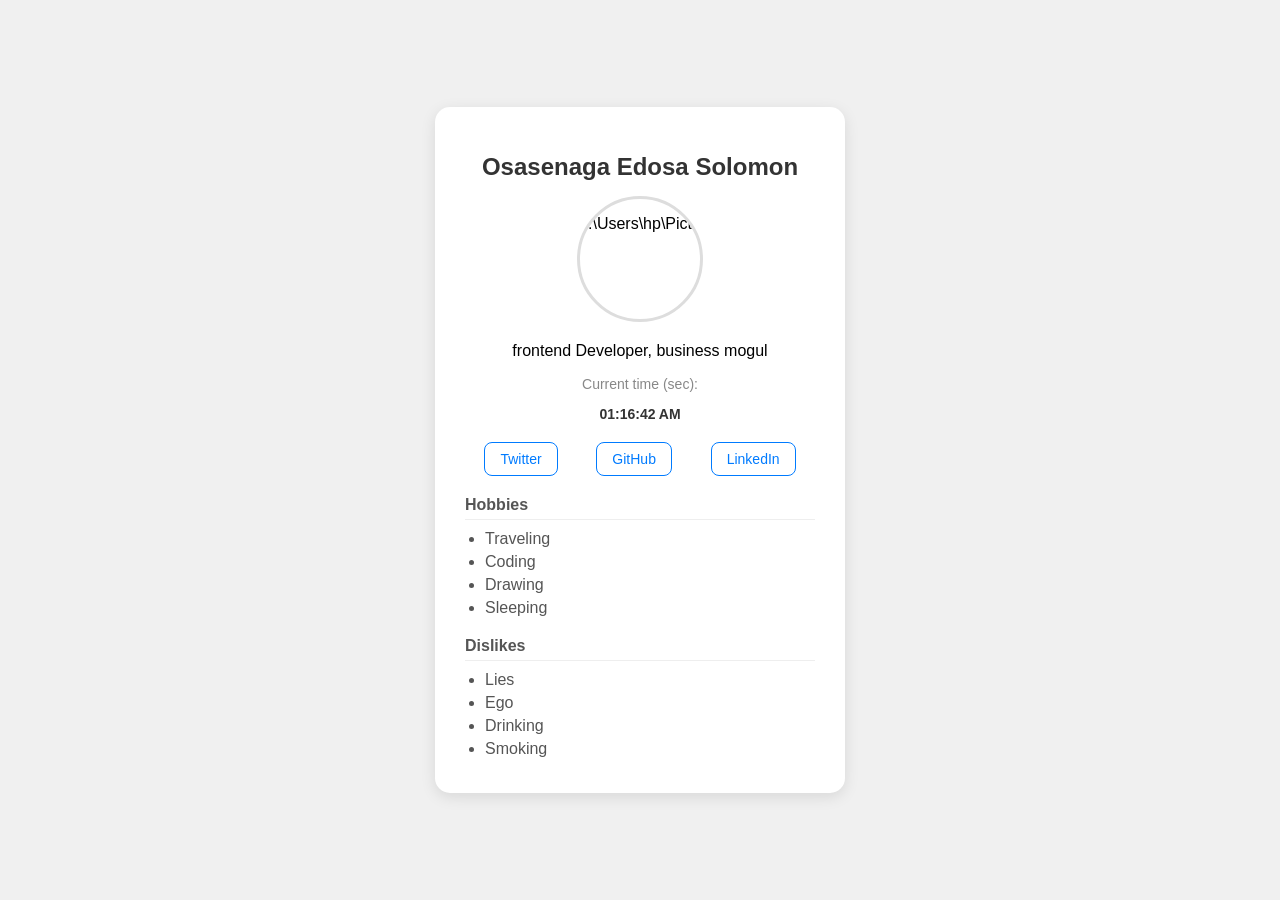
==== index.html @ 1a3e8ca8 "rename profile.html to index.html" ====
<!DOCTYPE html>
<html lang="en">
<head>
    <meta charset="UTF-8">
    <meta name="viewport" content="width=device-width, initial-scale=1.0">
    <title>profile card</title>
    <link rel="stylesheet" href="style.css">
</head>
<body>
    <body>
    <div class="profile-card">

        <div class="profile-header">
            <h1>Osasenaga Edosa Solomon</h1>
            
            <div class="profile-picture">
                <img src="c:\Users\hp\Pictures\passport.jpg" alt="c:\Users\hp\Pictures\passport.jpg">
            </div>
            
            <p class="job-title">frontend Developer, business mogul</p>
        </div>
        <div class="time-section">
            <p>Current time (sec):</p>
            <p id="live-time">loading...</p> 
        </div>

        <div class="social-links">
            <a href="#" class="btn">Twitter</a>
            <a href="#" class="btn">GitHub</a>
            <a href="#" class="btn">LinkedIn</a>
        </div>

        <div class="info-section">
            <h2>Hobbies</h2>
            <ul>
                <li>Traveling</li>
                
                <li>Coding</li>
                <li>Drawing</li>
               
                <li>Sleeping</li>
            </ul>
        </div>
        
        <div class="info-section">
             <h2>Dislikes</h2>
            <ul>
                <li>Lies</li>
                <li>Ego</li>
                 <li>Drinking</li>
                 <li>Smoking</li>
            </ul>
        </div>
    </div>
    
    <script src="script.js"></script>
</body>
        
</body>
</html>
---- style.css ----
/* 1. Basic Reset and Page Centering */
body {
    background-color: #f0f0f0; /* Light background for contrast */
    display: flex; /* Flexbox is great for centering */
    justify-content: center; /* Center horizontally */
    align-items: center; /* Center vertically */
    min-height: 100vh; /* Ensure it takes up the full screen height */
    margin: 0;
    font-family: Arial, sans-serif; /* Use a clean, readable font */
}

/* 2. The Main Card Container */
.profile-card {
    width: 350px; /* Set the desired width of the card */
    background-color: white;
    padding: 30px;
    border-radius: 15px; /* Creates the rounded corners */
    box-shadow: 0 4px 15px rgba(0, 0, 0, 0.1); /* Adds a subtle shadow for a 3D effect */
    text-align: center; /* Center all text and inline elements inside the card */
}

/* 3. Styling the Picture and Header */
.profile-header h1 {
    color: #333; /* Dark color for the name */
    font-size: 24px;
    margin-bottom: 15px;
}

.profile-picture {
    width: 120px;
    height: 120px;
    margin: 0 auto 20px auto; /* Centers the picture container */
    border-radius: 50%; /* <<<<< THIS MAKES IT A CIRCLE! */
    overflow: hidden; /* Ensures the image doesn't escape the circle border */
    border: 3px solid #ddd;
}

/* Make the image fill the circular container */
.profile-picture img {
    width: 100%;
    height: 100%;
    object-fit: cover; /* Ensures the image covers the area without distortion */
}

/* 4. Social Links (Buttons) */
.social-links {
    margin: 20px 0;
    display: flex;
    justify-content: space-around; /* Distributes the buttons evenly */
}

.btn {
    text-decoration: none;
    color: #007bff;
    border: 1px solid #007bff;
    padding: 8px 15px;
    border-radius: 8px;
    font-size: 14px;
    transition: background-color 0.3s;
}

.btn:hover {
    background-color: #007bff;
    color: white;
}

/* 5. Hobbies/Dislikes Lists Styling */
.info-section {
    text-align: left; /* Pushes the text back to the left for easy reading */
    margin-top: 20px;
}

.info-section h2 {
    color: #555;
    font-size: 16px;
    border-bottom: 1px solid #eee;
    padding-bottom: 5px;
    margin-bottom: 10px;
}

.info-section ul {
    list-style: disc; /* Use a default bullet point style */
    padding-left: 20px;
    margin: 0;
}

.info-section li {
    margin-bottom: 5px;
    color: #555;
}

/* 6. Current Time Section */
.time-section {
    margin: 15px 0;
    font-size: 14px;
    color: #888;
}

#live-time {
    font-weight: bold;
    color: #333;
}
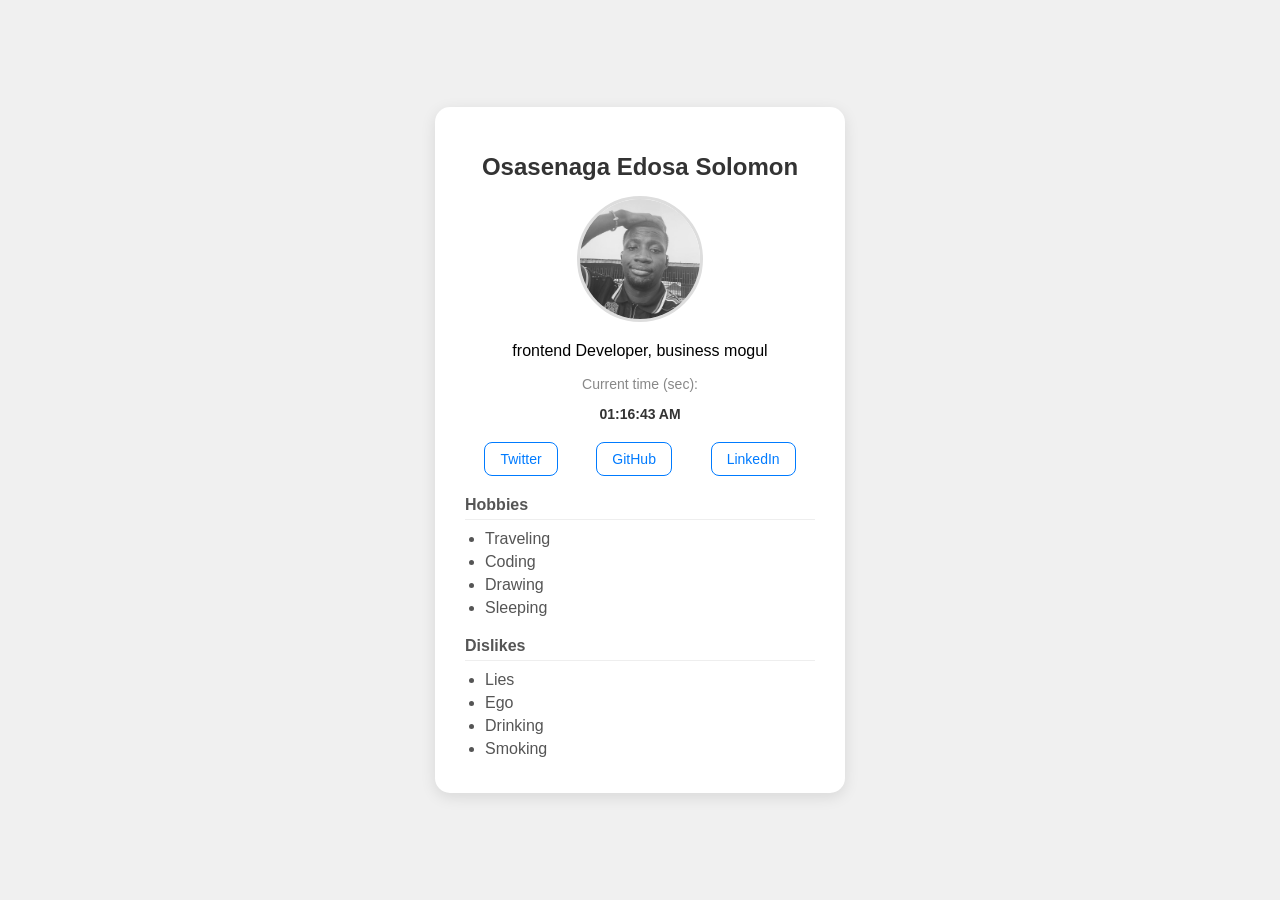
==== commit 5eaed95f: "edited html" ====
--- a/index.html
+++ b/index.html
@@ -14,7 +14,7 @@
             <h1>Osasenaga Edosa Solomon</h1>
             
             <div class="profile-picture">
-                <img src="c:\Users\hp\Pictures\passport.jpg" alt="c:\Users\hp\Pictures\passport.jpg">
+                <img src="./images/passport.jpg" alt="Solomon picture">
             </div>
             
             <p class="job-title">frontend Developer, business mogul</p>
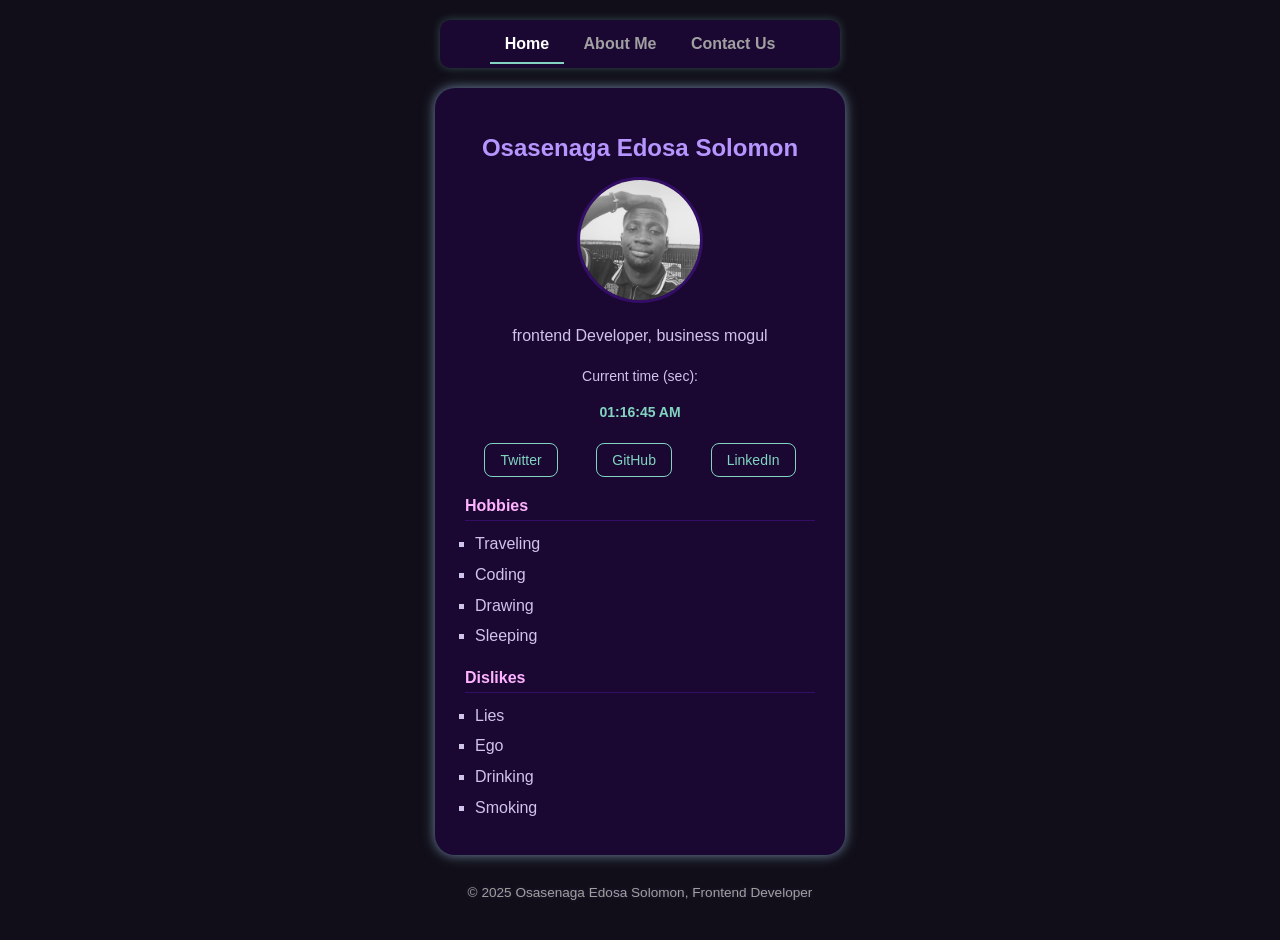
==== commit 3e286f05: "updated profile page after re-editing" ====
--- a/index.html
+++ b/index.html
@@ -3,58 +3,132 @@
 <head>
     <meta charset="UTF-8">
     <meta name="viewport" content="width=device-width, initial-scale=1.0">
-    <title>profile card</title>
+    <title>Osasenaga Solomon | Profile</title>
     <link rel="stylesheet" href="style.css">
 </head>
 <body>
-    <body>
-    <div class="profile-card">
 
-        <div class="profile-header">
-            <h1>Osasenaga Edosa Solomon</h1>
-            
-            <div class="profile-picture">
-                <img src="./images/passport.jpg" alt="Solomon picture">
+    <header class="navbar">
+        <nav>
+            <a href="#" class="nav-link active" onclick="showPage('home-content', this)">Home</a>
+            <a href="#" class="nav-link" onclick="showPage('about-content', this)">About Me</a>
+            <a href="#" class="nav-link" onclick="showPage('contact-content', this)">Contact Us</a>
+        </nav>
+    </header>
+
+    <main>
+        <div id="home-content" class="content-wrapper"> 
+            <div class="profile-card">
+
+                <div class="profile-header">
+                    <h1>Osasenaga Edosa Solomon</h1>
+                    
+                    <div class="profile-picture">
+                        <img src="./images/passport.jpg" alt="Solomon picture">
+                    </div>
+                    
+                    <p class="job-title">frontend Developer, business mogul</p>
+                </div>
+                <div class="time-section">
+                    <p>Current time (sec):</p>
+                    <p id="live-time">loading...</p> 
+                </div>
+
+                <div class="social-links">
+                    <a href="#" class="btn">Twitter</a>
+                    <a href="#" class="btn">GitHub</a>
+                    <a href="#" class="btn">LinkedIn</a>
+                </div>
+
+                <div class="info-section">
+                    <h2>Hobbies</h2>
+                    <ul>
+                        <li>Traveling</li>
+                        <li>Coding</li>
+                        <li>Drawing</li>
+                        <li>Sleeping</li>
+                    </ul>
+                </div>
+                
+                <div class="info-section">
+                     <h2>Dislikes</h2>
+                    <ul>
+                        <li>Lies</li>
+                        <li>Ego</li>
+                        <li>Drinking</li>
+                        <li>Smoking</li>
+                    </ul>
+                </div>
             </div>
-            
-            <p class="job-title">frontend Developer, business mogul</p>
-        </div>
-        <div class="time-section">
-            <p>Current time (sec):</p>
-            <p id="live-time">loading...</p> 
         </div>
 
-        <div class="social-links">
-            <a href="#" class="btn">Twitter</a>
-            <a href="#" class="btn">GitHub</a>
-            <a href="#" class="btn">LinkedIn</a>
+        <div id="about-content" class="content-wrapper" style="display: none;">
+            <div class="profile-card">
+                <h2 class="section-header gradient-header">About Me</h2>
+                <p>
+                    I have  alwasy been curious on how websites work ,but it took me some time to finally take the first step into webs design. i started learning recently and it has been a journey full of new discoveries , small wins and challenges that push me to grow .  
+                </p>
+
+                <h2 class="section-header gradient-header">Who I Am</h2>
+                <p>
+                    I'm Osasenaga Edosa Solomon, a Frontend Developer,  a business mogul. based in NIGERIA and looking forward to the thrilling experience that comes with being a designer.
+                </p>
+
+                <h2 class="section-header gradient-header">My Goals</h2>
+                <ul>
+                    <li>To learn webdesign fully and become a full stack designer .</li>
+                    <li>To work with bright minded people and develop problem solving websites for people .</li>
+                    
+                </ul>
+
+
+                <h2 class="section-header gradient-header">Area of Low Confidence</h2>
+                <p>
+                   Basically i am struggling with understanding Javascript, React, and others.
+                </p>
+
+
+                <h2 class="section-header gradient-header">NOTE TO FUTURE SELF </h2>
+                <p>
+                    Hey solomon , i just want to tell you it is definitely going to be worth it ,you have come a long way and it is a pleasure being you!
+                </p>
+
+
+                <h2 class="section-header gradient-header">Final Thoughts</h2>
+                <p>
+                   Keep your head high and chest out , it is currently a tough road but you are tougher .
+                </p>
+            </div>
         </div>
 
-        <div class="info-section">
-            <h2>Hobbies</h2>
-            <ul>
-                <li>Traveling</li>
-                
-                <li>Coding</li>
-                <li>Drawing</li>
-               
-                <li>Sleeping</li>
-            </ul>
+        <div id="contact-content" class="content-wrapper" style="display: none;">
+            <div class="profile-card">
+                <h2 class="form-title">Contact Us</h2>
+                <form>
+                    <label for="full-name">Full Name</label>
+                    <input type="text" id="full-name" placeholder="Your full name">
+
+                    <label for="email">Email</label>
+                    <input type="email" id="email" placeholder="name@example.com">
+
+                    <label for="subject">Subject</label>
+                    <input type="text" id="subject" placeholder="subject">
+
+                    <label for="message">Message</label>
+                    <textarea id="message" rows="5" placeholder="Your message...."></textarea>
+
+                    <button type="submit" class="gradient-button">Send Message</button>
+                </form>
+            </div>
         </div>
-        
-        <div class="info-section">
-             <h2>Dislikes</h2>
-            <ul>
-                <li>Lies</li>
-                <li>Ego</li>
-                 <li>Drinking</li>
-                 <li>Smoking</li>
-            </ul>
-        </div>
-    </div>
+    </main>
+
+    <script src="script.js"></script>
+
+    <footer class="main-footer">
+        &copy; 2025 Osasenaga Edosa Solomon, Frontend Developer
+    </footer>
     
     <script src="script.js"></script>
 </body>
-        
-</body>
-</html>
+</html>
--- a/style.css
+++ b/style.css
@@ -1,58 +1,108 @@
-/* 1. Basic Reset and Page Centering */
+/* 1. Global Reset and Dark Theme Setup */
 body {
-    background-color: #f0f0f0; /* Light background for contrast */
-    display: flex; /* Flexbox is great for centering */
-    justify-content: center; /* Center horizontally */
-    align-items: center; /* Center vertically */
-    min-height: 100vh; /* Ensure it takes up the full screen height */
+    /* Sets the dark background for the whole page */
+    background-color: #110e19; 
+    color: #e0e0e0;
+    font-family: sans-serif; 
     margin: 0;
-    font-family: Arial, sans-serif; /* Use a clean, readable font */
-}
-
-/* 2. The Main Card Container */
+    padding: 0;
+    /* Setup for centering the content */
+    display: flex; 
+    flex-direction: column;
+    align-items: center; 
+    min-height: 100vh; 
+}
+
+/* 2. Main Wrapper for the Content Card (for JS) */
+.content-wrapper {
+    display: flex;
+    justify-content: center;
+    width: 100%;
+    /* Creates space between the "hanging" navbar and the main card */
+    margin-top: 20px; 
+}
+
+/* 3. The Main Card Container Styling (Dark, Glowing) */
 .profile-card {
-    width: 350px; /* Set the desired width of the card */
-    background-color: white;
+    width: 350px; 
+    /* Dark, inner color */
+    background-color: #1a0833; 
     padding: 30px;
-    border-radius: 15px; /* Creates the rounded corners */
-    box-shadow: 0 4px 15px rgba(0, 0, 0, 0.1); /* Adds a subtle shadow for a 3D effect */
-    text-align: center; /* Center all text and inline elements inside the card */
-}
-
-/* 3. Styling the Picture and Header */
+    border-radius: 20px; 
+    text-align: center;
+    /* KEY: The subtle outer glow effect */
+    box-shadow: 
+        0 0 15px rgba(130, 212, 192, 0.4), /* Teal glow */
+        0 0 10px rgba(183, 149, 255, 0.4); /* Purple glow */
+}
+
+/* 4. Navigation Bar Styling (The "Hanging" Look) */
+.navbar {
+    width: 90%; 
+    max-width: 380px; /* Limits the width to make it 'hang' */
+    background-color: #1a0833; 
+    padding: 15px 10px;
+    display: flex;
+    justify-content: space-around; 
+    border-radius: 10px; /* Rounded corners */
+    
+    /* Subtle glow on the navbar too */
+    box-shadow: 0 0 10px rgba(130, 212, 192, 0.3);
+    
+    margin-top: 20px; 
+}
+
+.nav-link {
+    color: #a0a0a0;
+    text-decoration: none;
+    padding: 10px 15px;
+    font-weight: bold;
+    transition: color 0.3s;
+}
+
+.nav-link.active {
+    color: #ffffff;
+    border-bottom: 2px solid #82d4c0; 
+}
+
+/* 5. Profile Header and Picture */
 .profile-header h1 {
-    color: #333; /* Dark color for the name */
+    color: #b795ff; /* Purple accent for the name */
     font-size: 24px;
     margin-bottom: 15px;
+}
+
+.job-title {
+    color: #a0a0a0;
 }
 
 .profile-picture {
     width: 120px;
     height: 120px;
-    margin: 0 auto 20px auto; /* Centers the picture container */
-    border-radius: 50%; /* <<<<< THIS MAKES IT A CIRCLE! */
-    overflow: hidden; /* Ensures the image doesn't escape the circle border */
-    border: 3px solid #ddd;
-}
-
-/* Make the image fill the circular container */
+    margin: 0 auto 20px auto; 
+    border-radius: 50%; 
+    overflow: hidden; 
+    border: 3px solid #330d66; 
+}
+
 .profile-picture img {
     width: 100%;
     height: 100%;
-    object-fit: cover; /* Ensures the image covers the area without distortion */
-}
-
-/* 4. Social Links (Buttons) */
+    object-fit: cover;
+}
+
+/* 6. Social Links (Buttons) */
 .social-links {
     margin: 20px 0;
     display: flex;
-    justify-content: space-around; /* Distributes the buttons evenly */
+    justify-content: space-around; 
 }
 
 .btn {
     text-decoration: none;
-    color: #007bff;
-    border: 1px solid #007bff;
+    color: #82d4c0; 
+    border: 1px solid #82d4c0;
+    background-color: transparent;
     padding: 8px 15px;
     border-radius: 8px;
     font-size: 14px;
@@ -60,43 +110,129 @@
 }
 
 .btn:hover {
-    background-color: #007bff;
-    color: white;
-}
-
-/* 5. Hobbies/Dislikes Lists Styling */
+    background-color: #82d4c0;
+    color: #1a0833; 
+}
+
+/* 7. Hobbies/Dislikes Lists Styling */
 .info-section {
-    text-align: left; /* Pushes the text back to the left for easy reading */
+    text-align: left; 
     margin-top: 20px;
 }
 
 .info-section h2 {
-    color: #555;
+    color: #ffb3ff; 
     font-size: 16px;
-    border-bottom: 1px solid #eee;
+    border-bottom: 1px solid #330d66;
     padding-bottom: 5px;
     margin-bottom: 10px;
 }
 
 .info-section ul {
-    list-style: disc; /* Use a default bullet point style */
+    list-style: square; 
     padding-left: 20px;
     margin: 0;
 }
 
 .info-section li {
     margin-bottom: 5px;
-    color: #555;
-}
-
-/* 6. Current Time Section */
+    color: #d1c4e9;
+}
+
+/* 8. Current Time Section */
 .time-section {
     margin: 15px 0;
     font-size: 14px;
-    color: #888;
+    color: #a0a0a0;
 }
 
 #live-time {
     font-weight: bold;
-    color: #333;
+    color: #82d4c0;
+}
+
+
+/* 9. NEW PAGE STYLES (ABout Me and Contact Us) */
+
+/* --- About Me Page Styling (Gradient Headers) --- */
+.section-header {
+    color: #1a0833; 
+    text-align: center;
+    padding: 10px 15px; 
+    margin-top: 25px; 
+    margin-bottom: 15px; 
+    border-radius: 6px; 
+    font-weight: 700;
+    font-size: 1.5em; 
+}
+
+.gradient-header {
+    background: linear-gradient(90deg, #b795ff, #82d4c0, #ffb3ff);
+}
+
+.profile-card p, 
+.profile-card ul {
+    color: #d1c4e9; 
+    line-height: 1.6;
+    padding: 0 10px;
+}
+
+/* --- Contact Us Page Styling (Form) --- */
+.form-title {
+    color: #ffb3ff; 
+    text-align: center;
+    margin-bottom: 25px;
+    font-size: 1.8em;
+}
+
+form label {
+    display: block;
+    margin-bottom: 8px;
+    margin-top: 15px;
+    color: #d1c4e9;
+    font-weight: 600;
+}
+
+form input[type="text"],
+form input[type="email"],
+form textarea {
+    width: 100%;
+    padding: 12px;
+    background-color: #2a164a; 
+    border: 1px solid #330d66; 
+    color: #e0e0e0;
+    border-radius: 8px;
+    box-sizing: border-box; 
+    transition: border-color 0.3s;
+}
+
+.gradient-button {
+    width: 100%;
+    padding: 15px;
+    margin-top: 25px;
+    border: none;
+    border-radius: 10px;
+    font-size: 1.1em;
+    font-weight: bold;
+    cursor: pointer;
+    color: #1a0833; 
+    background: linear-gradient(90deg, #b795ff, #82d4c0, #ffb3ff);
+}
+
+/* --- Footer/Copyright Styling --- */
+.main-footer {
+    /* Use padding to create space from the bottom */
+    padding: 30px 0 40px 0; 
+    
+    /* Ensure the footer is centered beneath the main content */
+    width: 100%;
+    max-width: 450px; 
+    text-align: center;
+    
+    /* Subtle text color */
+    color: #a0a0a0; 
+    font-size: 0.85em;
+    
+    /* Optional: Add a subtle text shadow/glow to match the design aesthetic */
+    text-shadow: 0 0 5px rgba(183, 149, 255, 0.2);
 }
